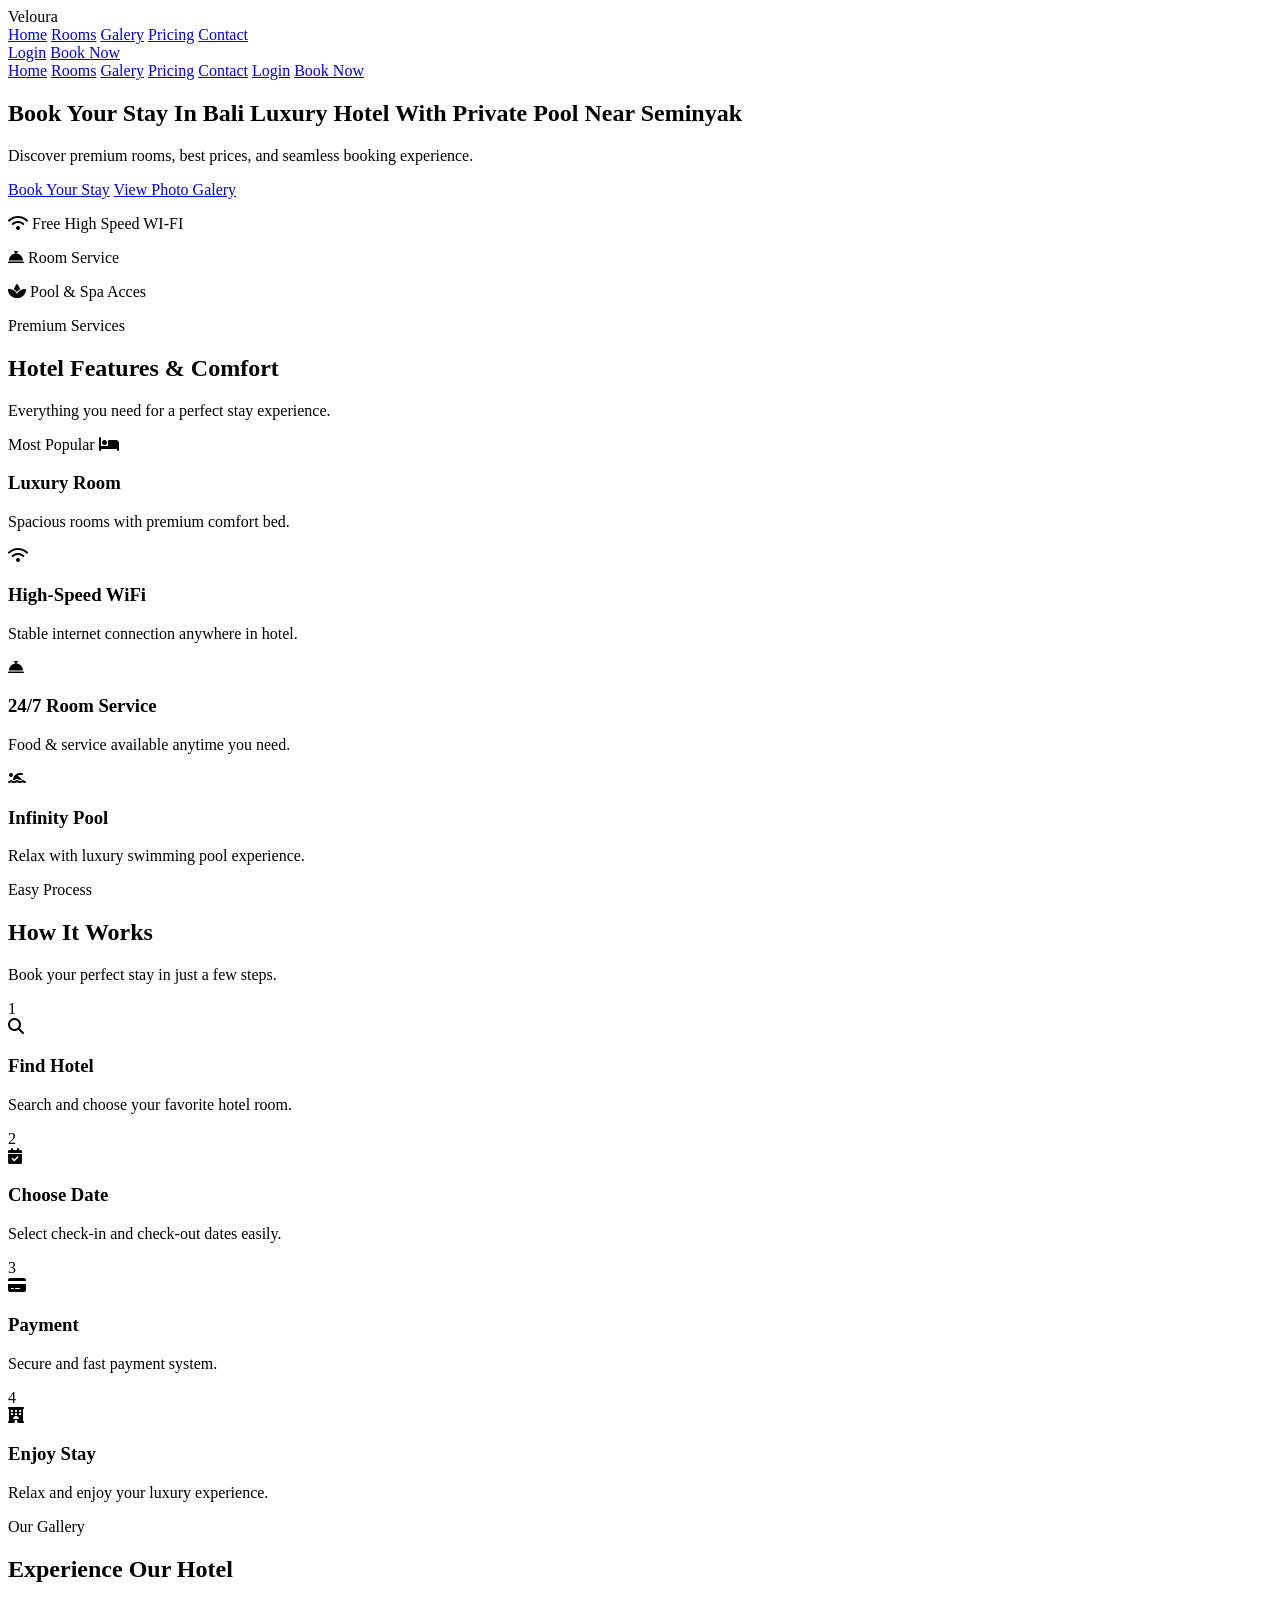
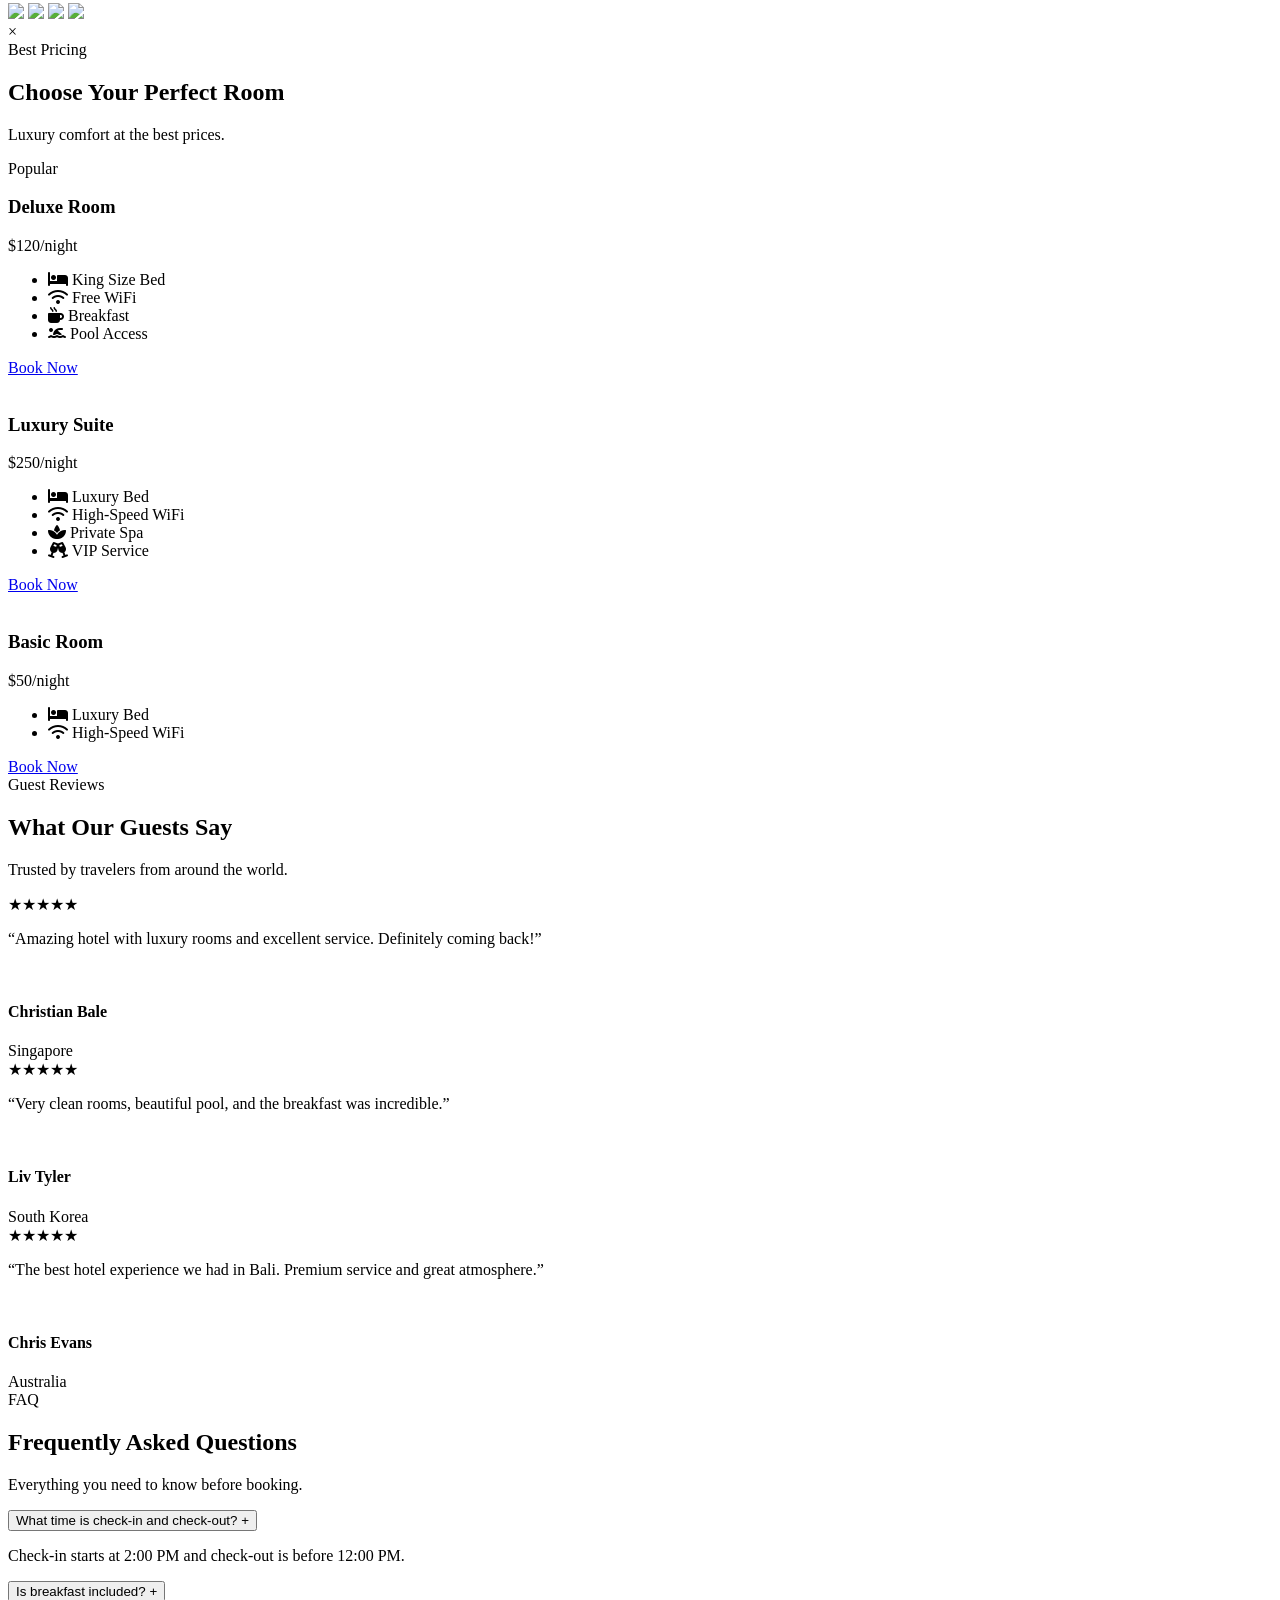
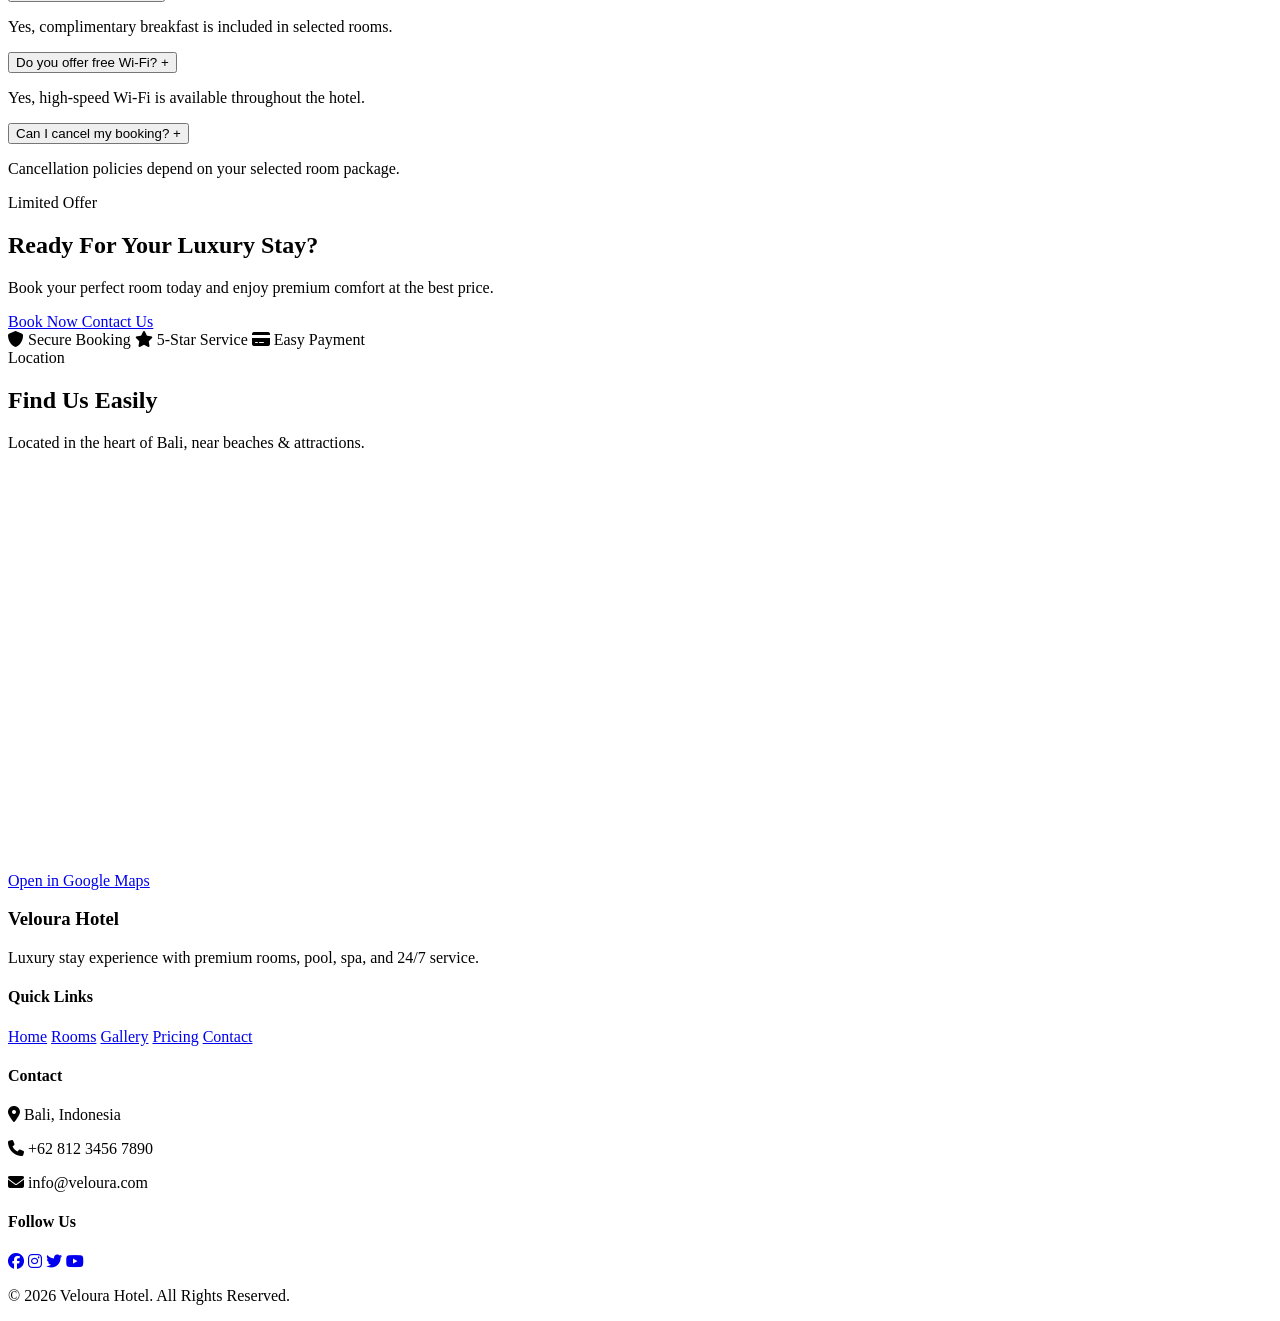
==== booking-website.html @ c8b4ecc3 "Rename CSS and JS files for booking website" ====
<!DOCTYPE html>
<html lang="en">
  <head>
    <meta charset="UTF-8">
    <meta name="viewport" content="width=device-width, initial-scale=1.0">
    <title>Booking Website</title>
    <link rel="stylesheet"
      href="https://fonts.googleapis.com/css2?family=Inter:wght@300;400;500;600;700&display=swap">
      <link rel="stylesheet" href="https://cdnjs.cloudflare.com/ajax/libs/font-awesome/6.5.0/css/all.min.css">
      <link rel="stylesheet" href="/css/booking-website.css">
        </head>
  <body>
    <header>
    <nav>
      <div class="logo">
        <span>Veloura</span>
      </div>
      <div class="hamburger" id="hamburger">
        <span></span>
        <span></span>
        <span></span>
      </div>
      
      <div class="desktop-menu">
        <a href="#home">Home</a>
        <a href="#Pricing">Rooms</a>
        <a href="#galery">Galery</a>
        <a href="#Pricing">Pricing</a>
        <a href="#contact">Contact</a>
      </div>
      
        <div class="right">
          <a class="login" href="#">Login</a>
          <a class="btn-book" href="#">Book Now</a>
          </div>
    </nav>
    </header>
    <div class="overlay"></div>
    <div class="mobile-menu">
      <a href="#home">Home</a>
      <a href="Pricing">Rooms</a>
      <a href="#gallery">Galery</a>
      <a href="#Pricing">Pricing</a>
      <a href="#contact">Contact</a>
      <a  href="#">Login</a>
      <a class="btn-book" href="#">Book Now</a>
    </div>
    
    <main>
      <section id="home" class="hero">
        <div class="con">
        <h2>Book Your Stay In Bali
        Luxury Hotel With Private Pool Near Seminyak</h2>
        <p>Discover premium rooms, best prices, and seamless booking experience.</p>
        
        <div class="buttons">
          <a class="btn-book"href="#">Book Your Stay</a>
          <a class="galerybtn" href="#gallery">View Photo Galery</a>
        </div>
        
        <div class="feature">
          <p><i class="fa-solid fa-wifi"></i> Free High Speed WI-FI</p>
          <p><i class="fa-solid fa-bell-concierge"></i> Room Service</p>
          <p><i class="fa-solid fa-spa"></i> Pool & Spa Acces</p>
        </div>
        </div>
      </section>
      
      <!-- Service -->
      <section class="features">
  <div class="section-header">
    <span class="badge">Premium Services</span>
    <h2>Hotel Features & Comfort</h2>
    <p>Everything you need for a perfect stay experience.</p>
  </div>

  <div class="feature-grid">

    <div class="feature-card reveal">
      <span class="tag">Most Popular</span>
      <i class="fa-solid fa-bed"></i>
      <h3>Luxury Room</h3>
      <p>Spacious rooms with premium comfort bed.</p>
    </div>

    <div class="feature-card reveal">
      <i class="fa-solid fa-wifi"></i>
      <h3>High-Speed WiFi</h3>
      <p>Stable internet connection anywhere in hotel.</p>
    </div>

    <div class="feature-card reveal">
      <i class="fa-solid fa-bell-concierge"></i>
      <h3>24/7 Room Service</h3>
      <p>Food & service available anytime you need.</p>
    </div>

    <div class="feature-card reveal">
      <i class="fa-solid fa-person-swimming"></i>
      <h3>Infinity Pool</h3>
      <p>Relax with luxury swimming pool experience.</p>
    </div>

  </div>
</section>

<!-- How it works -->
<section class="how-it-works">
  <div class="section-header">
    <span class="badge">Easy Process</span>
    <h2>How It Works</h2>
    <p>Book your perfect stay in just a few steps.</p>
  </div>

  <div class="steps">

    <div class="step reveal" style="--i:1">
      <div class="number">1</div>
      <div class="icon"><i class="fa-solid fa-magnifying-glass"></i></div>
      <h3>Find Hotel</h3>
      <p>Search and choose your favorite hotel room.</p>
    </div>

    <div class="step reveal" style="--i:2">
      <div class="number">2</div>
      <div class="icon"><i class="fa-solid fa-calendar-check"></i></div>
      <h3>Choose Date</h3>
      <p>Select check-in and check-out dates easily.</p>
    </div>

    <div class="step reveal" style="--i:3">
      <div class="number">3</div>
      <div class="icon"><i class="fa-solid fa-credit-card"></i></div>
      <h3>Payment</h3>
      <p>Secure and fast payment system.</p>
    </div>

    <div class="step reveal" style="--i:4">
      <div class="number">4</div>
      <div class="icon"><i class="fa-solid fa-hotel"></i></div>
      <h3>Enjoy Stay</h3>
      <p>Relax and enjoy your luxury experience.</p>
    </div>

  </div>
</section>

<!-- Galery -->
<section id="gallery" class="gallery">
  <div class="section-header">
    <span class="badge">Our Gallery</span>
    <h2>Experience Our Hotel</h2>
  </div>
  
<div class="gallery-wrapper">
  <div class="gallery-track">

    <img class="gallery-item" src="../img/gallery1.jpg" loading="lazy">
    <img class="gallery-item" src="../img/gallery2.jpg" loading="lazy">
    <img class="gallery-item" src="../img/gallery3.jpg" loading="lazy">
    <img class="gallery-item" src="../img/gallery4.jpg" loading="lazy">

  </div>
  </div>
</section>

<!-- LIGHTBOX -->
<div class="lightbox" id="lightbox">
  <span class="close">&times;</span>
  <img id="lightbox-img">
</div>

<!-- Pricing -->
<section id="pricing" class="pricing">

  <div class="section-header">
    <span class="badge">Best Pricing</span>
    <h2>Choose Your Perfect Room</h2>
    <p>Luxury comfort at the best prices.</p>
  </div>

  <div class="pricing-grid">

    <!-- Card 1 -->
    <div class="price-card reveal">

      <span class="popular">Popular</span>

      <img src="../img/deluxe.jpg" alt="">

      <div class="price-content">
        <h3>Deluxe Room</h3>

        <div class="price">
          <span>$120</span>/night
        </div>

        <ul>
          <li><i class="fa-solid fa-bed"></i> King Size Bed</li>
          <li><i class="fa-solid fa-wifi"></i> Free WiFi</li>
          <li><i class="fa-solid fa-mug-hot"></i> Breakfast</li>
          <li><i class="fa-solid fa-person-swimming"></i> Pool Access</li>
        </ul>

        <a href="#" class="book-btn">
          Book Now
        </a>
      </div>

    </div>

    <!-- Card 2 -->
    <div class="price-card reveal">

      <img src="../img/luxury.jpg" alt="">

      <div class="price-content">
        <h3>Luxury Suite</h3>

        <div class="price">
          <span>$250</span>/night
        </div>

        <ul>
          <li><i class="fa-solid fa-bed"></i> Luxury Bed</li>
          <li><i class="fa-solid fa-wifi"></i> High-Speed WiFi</li>
          <li><i class="fa-solid fa-spa"></i> Private Spa</li>
          <li><i class="fa-solid fa-champagne-glasses"></i> VIP Service</li>
        </ul>

        <a href="#" class="book-btn">
          Book Now
        </a>
      </div>

    </div>

         <!-- Card 3 -->
    <div class="price-card reveal">

      <img src="../img/basic.jpg" alt="">

      <div class="price-content">
        <h3>Basic Room</h3>

        <div class="price">
          <span>$50</span>/night
        </div>

        <ul>
          <li><i class="fa-solid fa-bed"></i> Luxury Bed</li>
          <li><i class="fa-solid fa-wifi"></i> High-Speed WiFi</li>
           </ul>

        <a href="#" class="book-btn">
          Book Now
        </a>
      </div>
  </div>
</section>

<!-- Testimoni -->
<section id="testimoni" class="testimonial">

  <div class="section-header">
    <span class="badge">
      Guest Reviews
    </span>

    <h2>
      What Our Guests Say
    </h2>

    <p>
      Trusted by travelers from around the world.
    </p>
  </div>

  <div class="testimonial-grid">

    <!-- Card 1 -->
    <div class="testimonial-card reveal">

      <div class="stars">
        ★★★★★
      </div>

      <p class="review">
        “Amazing hotel with luxury rooms and excellent service. Definitely coming back!”
      </p>

      <div class="profile">

        <img src="../img/christianbale.jpg" alt="">

        <div>
          <h4>Christian Bale</h4>
          <span>Singapore</span>
        </div>

      </div>
    </div>

    <!-- Card 2 -->
    <div class="testimonial-card reveal">

      <div class="stars">
        ★★★★★
      </div>

      <p class="review">
        “Very clean rooms, beautiful pool, and the breakfast was incredible.”
      </p>

      <div class="profile">

        <img src="../img/livtyler.jpg" alt="">

        <div>
          <h4>Liv Tyler</h4>
          <span>South Korea</span>
        </div>

      </div>
    </div>

    <!-- Card 3 -->
    <div class="testimonial-card reveal">

      <div class="stars">
        ★★★★★
      </div>

      <p class="review">
        “The best hotel experience we had in Bali. Premium service and great atmosphere.”
      </p>

      <div class="profile">

        <img src="../img/chrisevans.jpg" alt="">

        <div>
          <h4>Chris Evans</h4>
          <span>Australia</span>
        </div>

      </div>
    </div>

  </div>
</section>

<!-- faq -->
<section id="faq" class="faq">

  <div class="section-header">
    <span class="badge">
      FAQ
    </span>

    <h2>
      Frequently Asked Questions
    </h2>

    <p>
      Everything you need to know before booking.
    </p>
  </div>

  <div class="faq-container">

    <div class="faq-item">
      <button class="faq-question">
        What time is check-in and check-out?
        <span>+</span>
      </button>

      <div class="faq-answer">
        <p>
          Check-in starts at 2:00 PM and check-out is before 12:00 PM.
        </p>
      </div>
    </div>

    <div class="faq-item">
      <button class="faq-question">
        Is breakfast included?
        <span>+</span>
      </button>

      <div class="faq-answer">
        <p>
          Yes, complimentary breakfast is included in selected rooms.
        </p>
      </div>
    </div>

    <div class="faq-item">
      <button class="faq-question">
        Do you offer free Wi-Fi?
        <span>+</span>
      </button>

      <div class="faq-answer">
        <p>
          Yes, high-speed Wi-Fi is available throughout the hotel.
        </p>
      </div>
    </div>

    <div class="faq-item">
      <button class="faq-question">
        Can I cancel my booking?
        <span>+</span>
      </button>

      <div class="faq-answer">
        <p>
          Cancellation policies depend on your selected room package.
        </p>
      </div>
    </div>

  </div>
</section>

<!-- final cta -->
<section class="final-cta">

  <div class="cta-overlay">

    <span class="badge">
      Limited Offer
    </span>

    <h2>
      Ready For Your Luxury Stay?
    </h2>

    <p>
      Book your perfect room today and enjoy premium comfort at the best price.
    </p>

    <div class="cta-buttons">
      <a href="#" class="cta-book">
        Book Now
      </a>

      <a href="#" class="cta-contact">
        Contact Us
      </a>
    </div>

    <div class="trust">
      <span>
        <i class="fa-solid fa-shield"></i>
        Secure Booking
      </span>

      <span>
        <i class="fa-solid fa-star"></i>
        5-Star Service
      </span>

      <span>
        <i class="fa-solid fa-credit-card"></i>
        Easy Payment
      </span>
    </div>

  </div>
</section>

<!-- maps -->
<section class="map-section">

  <div class="section-header">
    <span class="badge">Location</span>
    <h2>Find Us Easily</h2>
    <p>Located in the heart of Bali, near beaches & attractions.</p>
  </div>

  <div class="map-container">

    <iframe
      src="https://www.google.com/maps/embed?pb=!1m18!1m12!1m3!1d15776.066040046111!2d115.14598594058883!3d-8.689979111734857!2m3!1f0!2f0!3f0!3m2!1i1024!2i768!4f13.1!3m3!1m2!1s0x2dd2471c804bfd05%3A0xdcc2b5ae63dc9082!2sPantai%20Seminyak!5e0!3m2!1sid!2sin!4v1781072437295!5m2!1sid!2sin"
      width="100%"
      height="400"
      style="border:0;"
      allowfullscreen=""
      loading="lazy"
      referrerpolicy="no-referrer-when-downgrade">
    </iframe>
    
    <div class="map-button">
  <a href="https://maps.app.goo.gl/dVLywuNhf7aDqcGe6"
     target="_blank"
     class="open-map-btn">
    Open in Google Maps
  </a>
</div>

  </div>

</section>
<!-- Footer -->
<footer class="footer">

  <div class="footer-container">

    <!-- Brand -->
    <div class="footer-box">
      <h3>Veloura Hotel</h3>
      <p>
        Luxury stay experience with premium rooms, pool, spa, and 24/7 service.
      </p>
    </div>

    <!-- Links -->
    <div class="footer-box">
      <h4>Quick Links</h4>
      <a href="#home">Home</a>
      <a href="#Pricing">Rooms</a>
      <a href="#gallery">Gallery</a>
      <a href="#Pricing">Pricing</a>
      <a href="#contact">Contact</a>
    </div>

    <!-- Contact -->
    <div id="contact" class="footer-box">
      <h4>Contact</h4>
      <p><i class="fa-solid fa-location-dot"></i> Bali, Indonesia</p>
      <p><i class="fa-solid fa-phone"></i> +62 812 3456 7890</p>
      <p><i class="fa-solid fa-envelope"></i> info@veloura.com</p>
    </div>

    <!-- Social -->
    <div class="footer-box">
      <h4>Follow Us</h4>

      <div class="social">
        <a href="#"><i class="fa-brands fa-facebook"></i></a>
        <a href="#"><i class="fa-brands fa-instagram"></i></a>
        <a href="#"><i class="fa-brands fa-twitter"></i></a>
        <a href="#"><i class="fa-brands fa-youtube"></i></a>
      </div>

    </div>

  </div>

  <div class="footer-bottom">
    <p>© 2026 Veloura Hotel. All Rights Reserved.</p>
  </div>

</footer>
    </main>
    <script src="js/booking-website.js"></script>
    </body>
    </html>
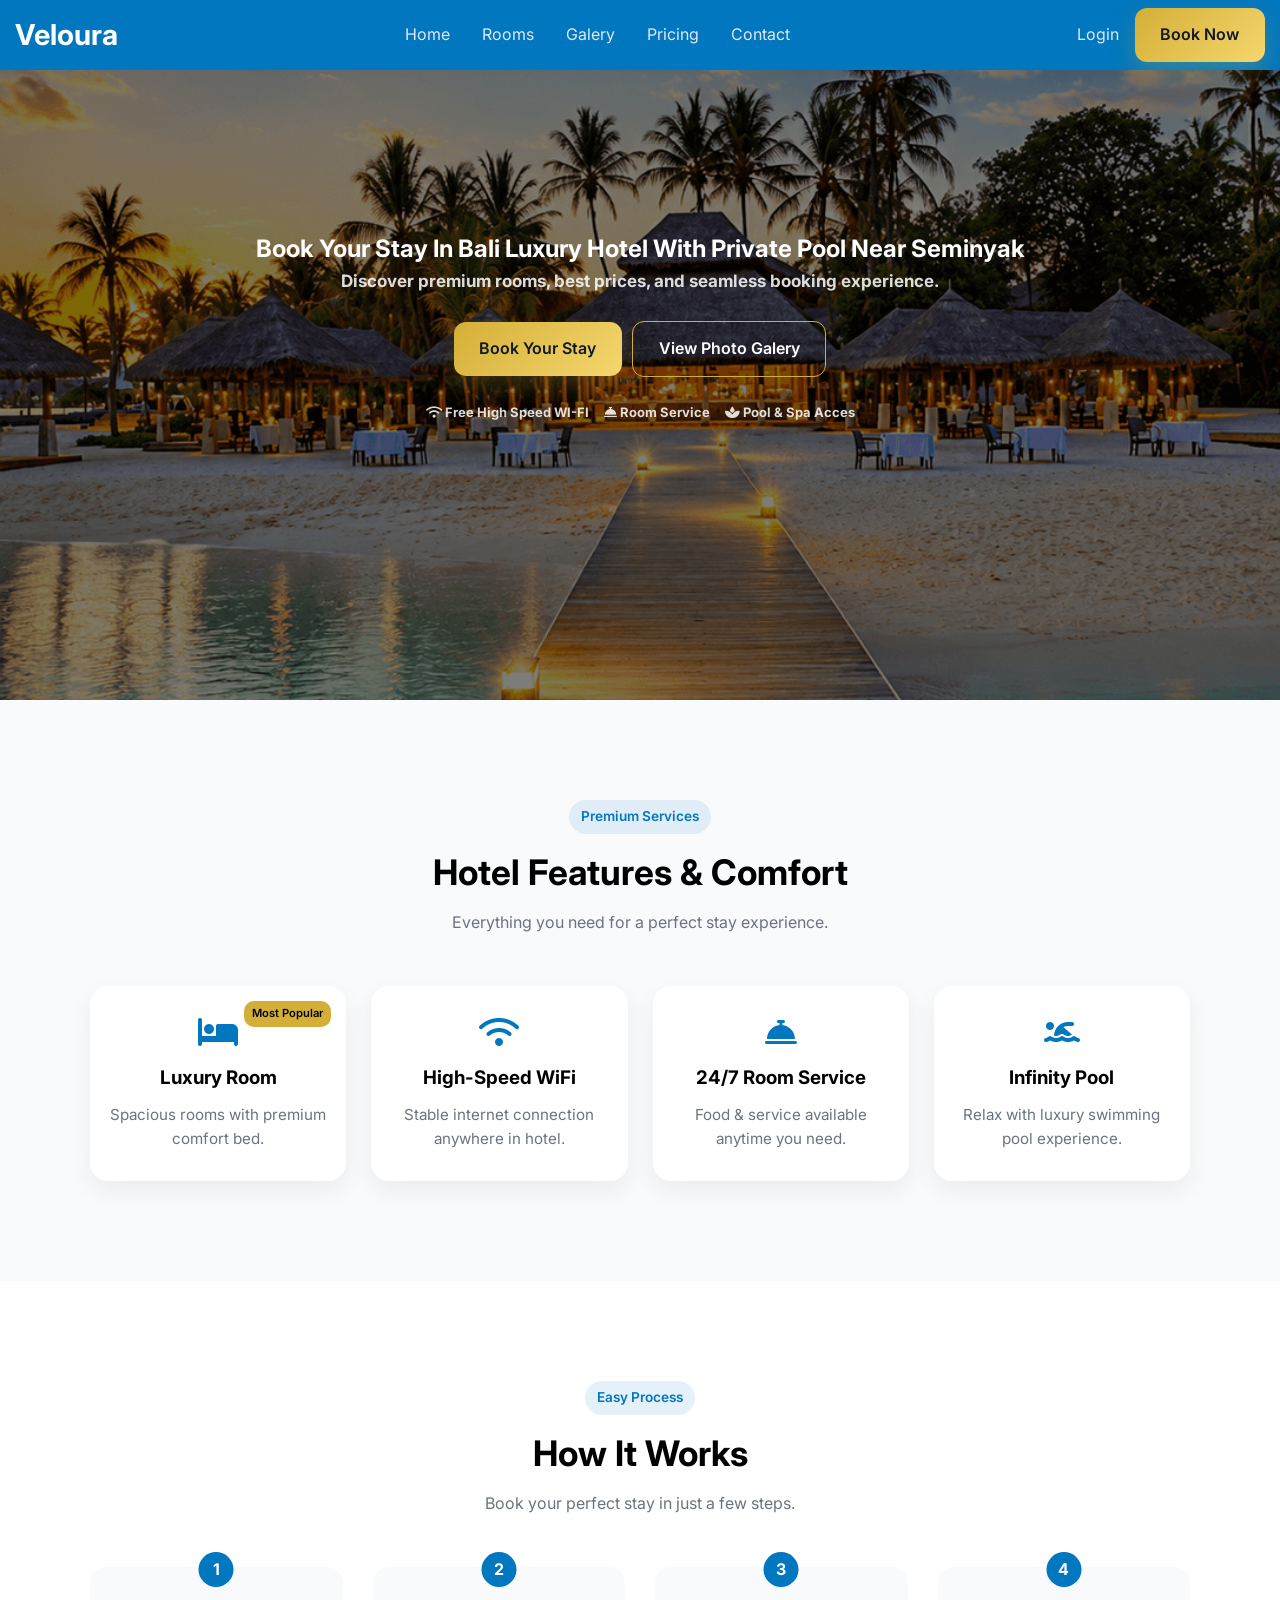
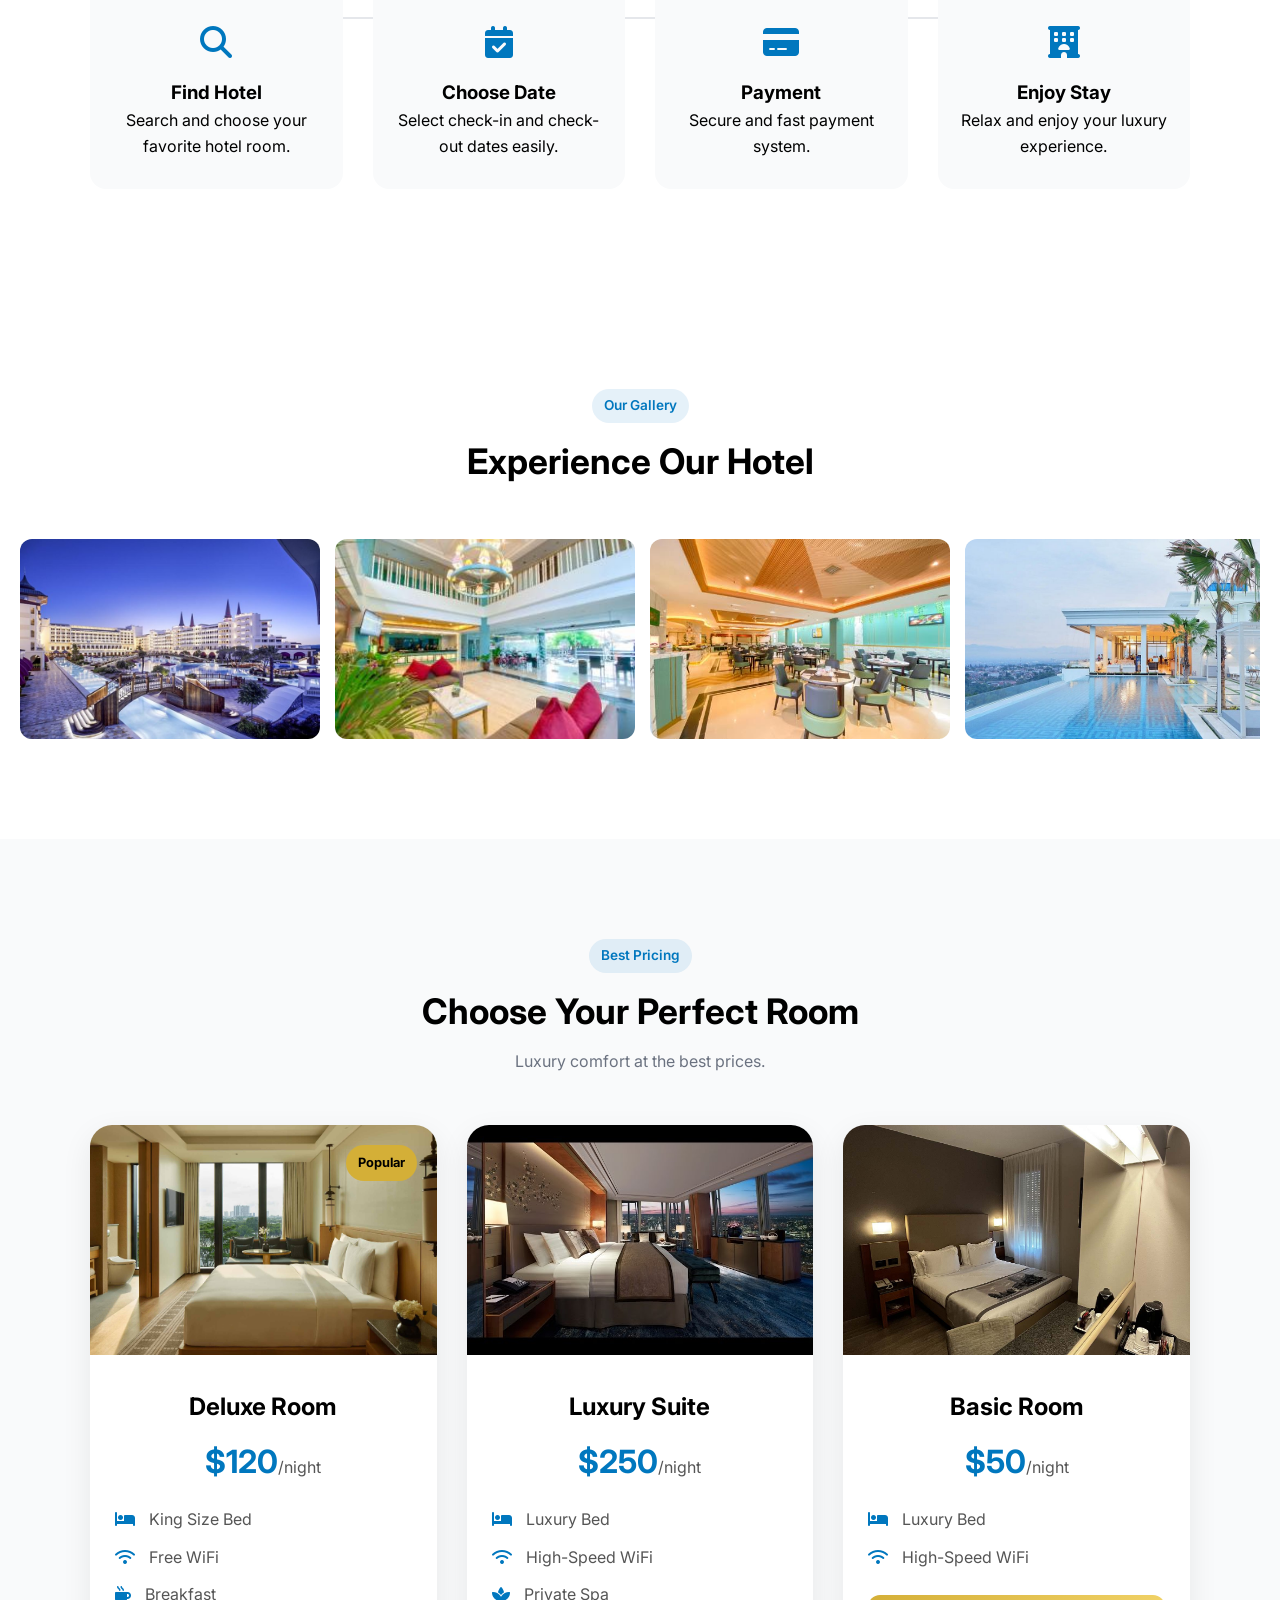
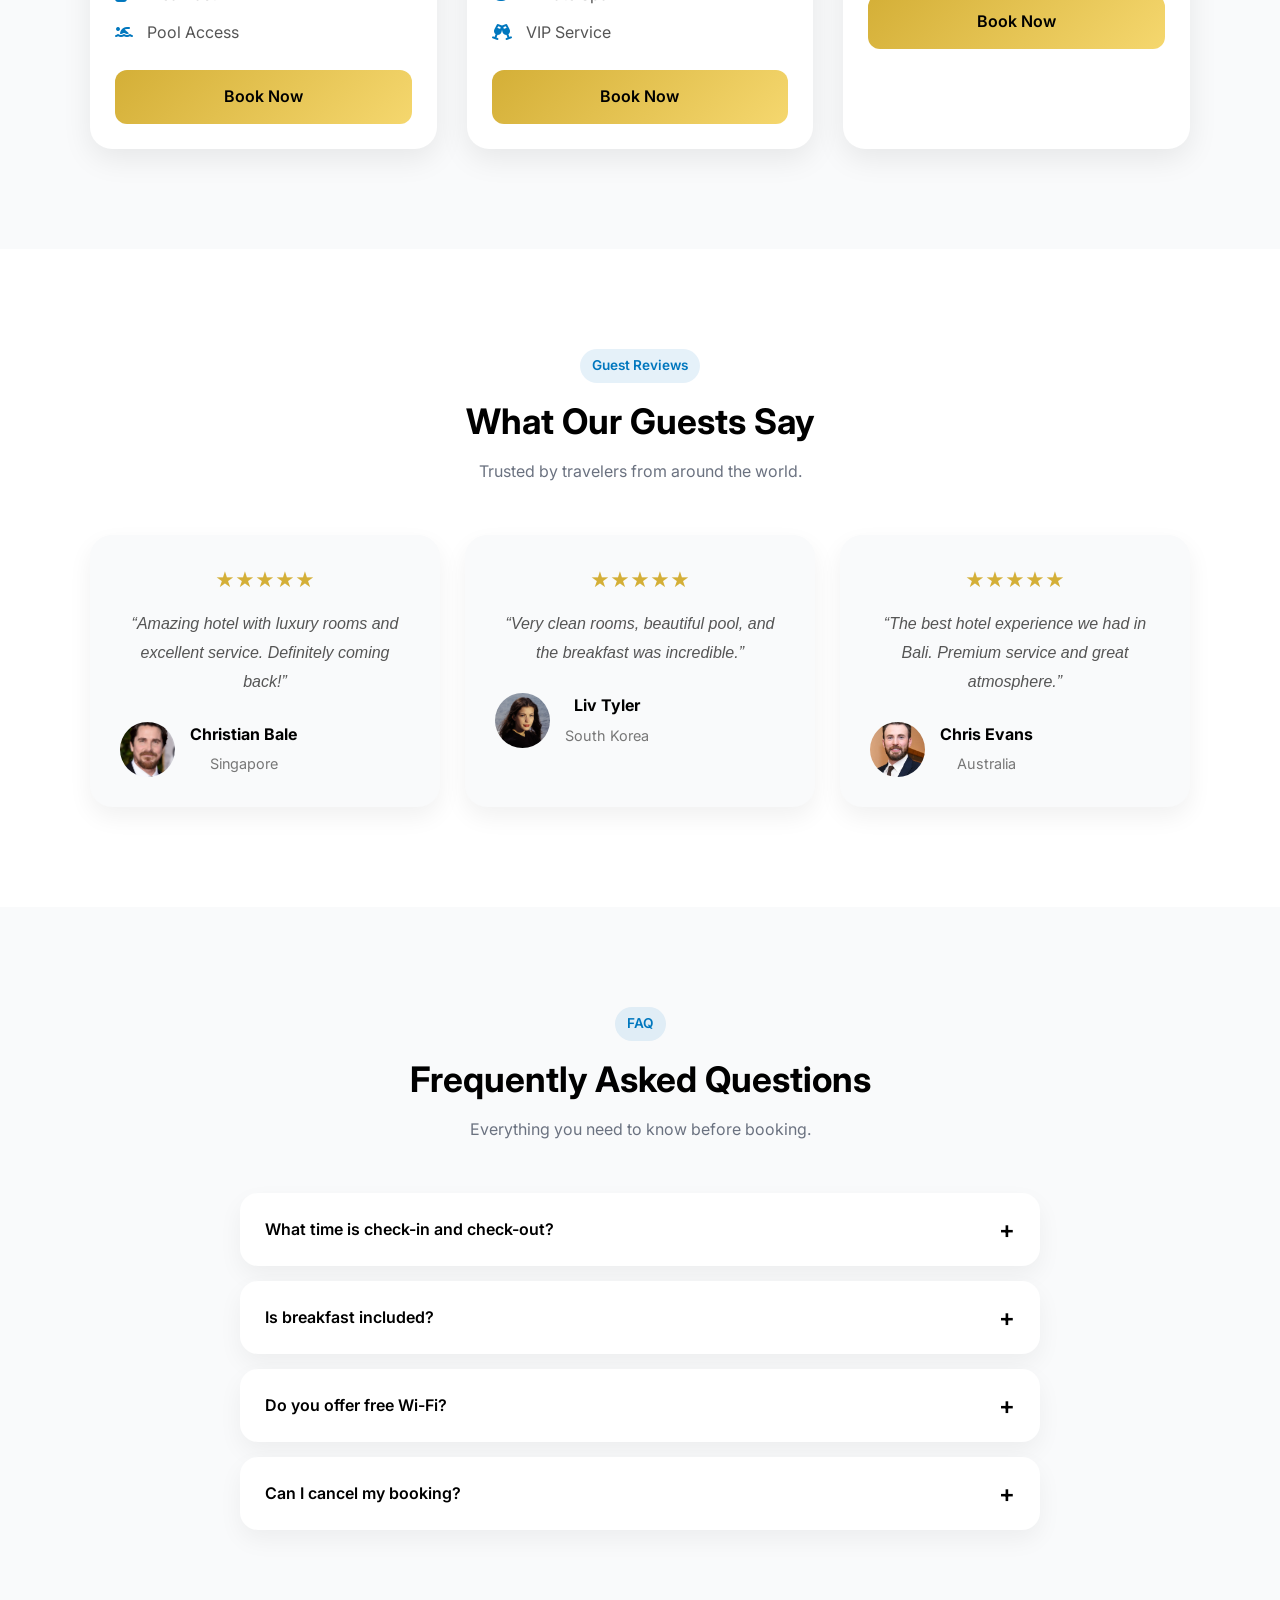
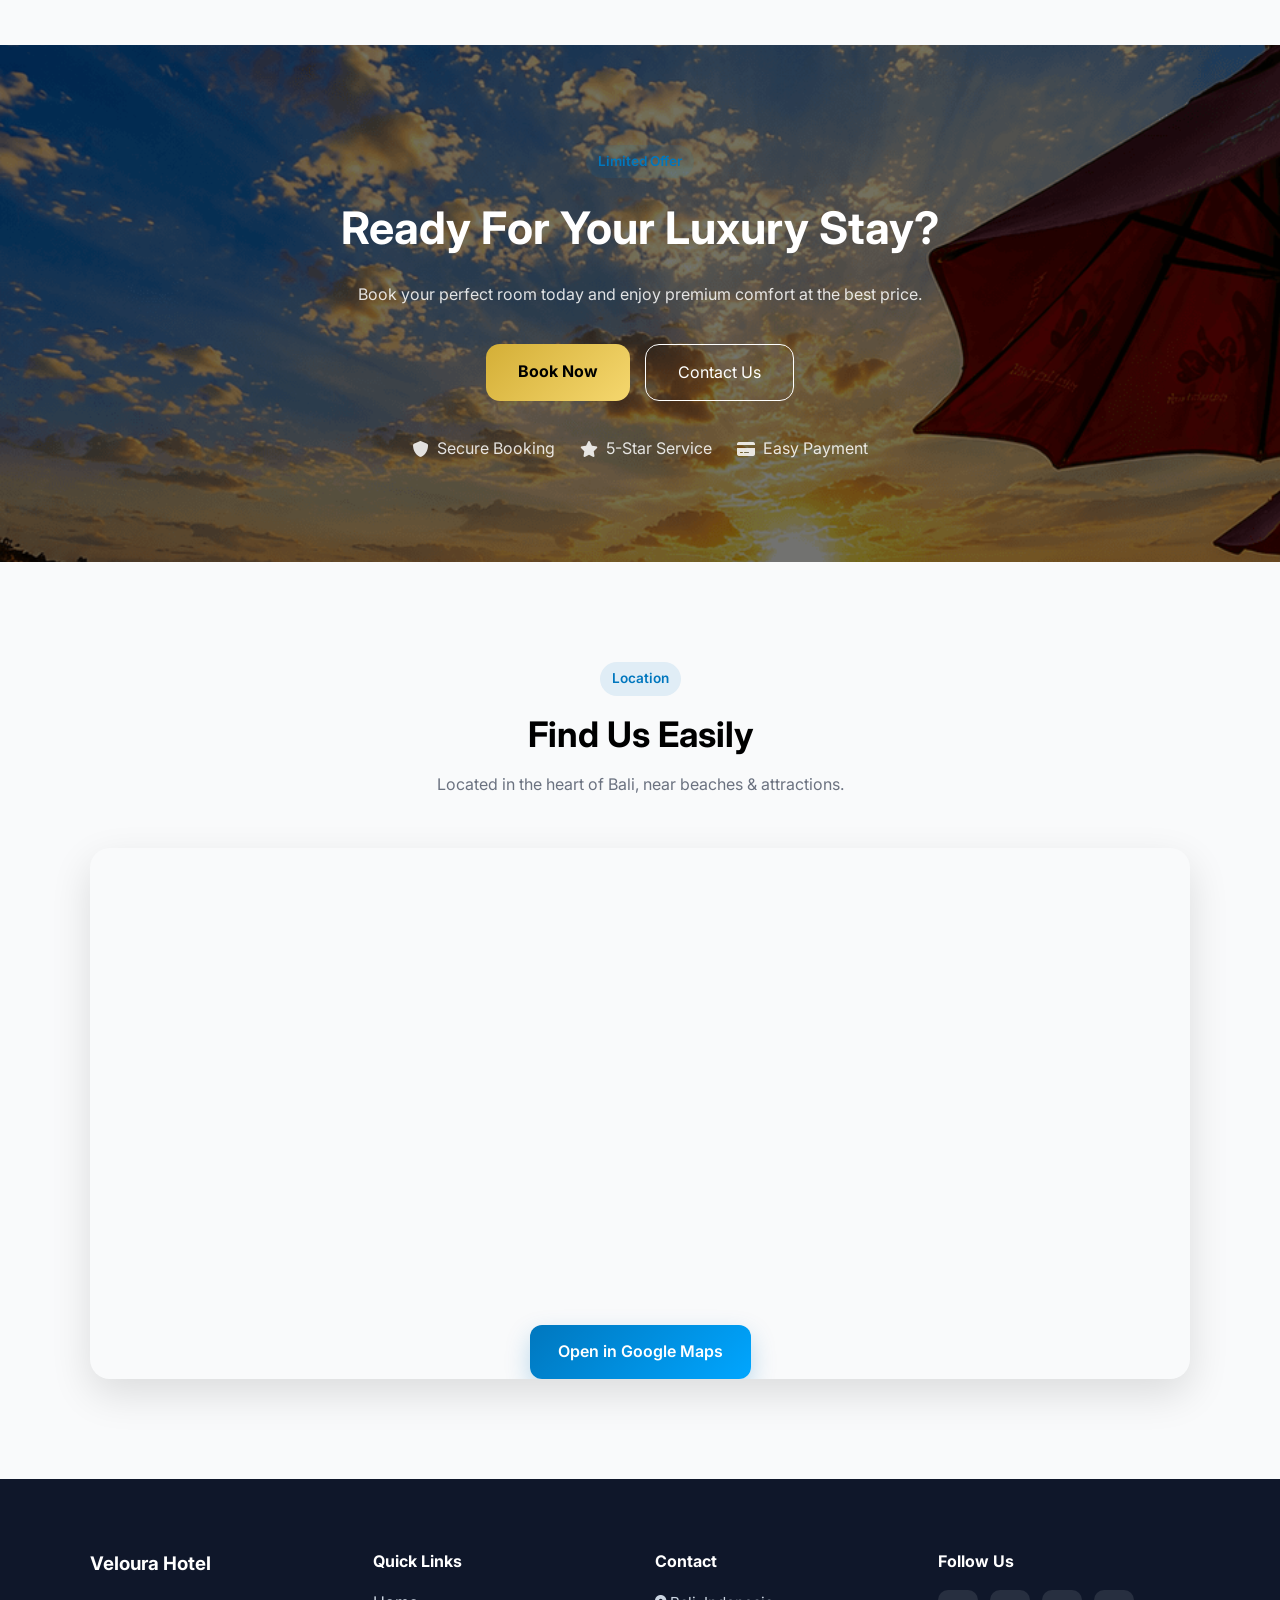
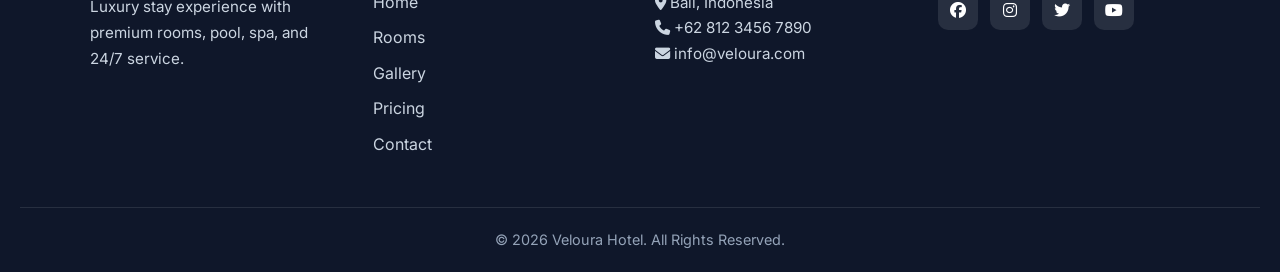
==== commit 81fd978c: "Fix CSS link path in booking-website.html" ====
--- a/booking-website.html
+++ b/booking-website.html
@@ -7,7 +7,7 @@
     <link rel="stylesheet"
       href="https://fonts.googleapis.com/css2?family=Inter:wght@300;400;500;600;700&display=swap">
       <link rel="stylesheet" href="https://cdnjs.cloudflare.com/ajax/libs/font-awesome/6.5.0/css/all.min.css">
-      <link rel="stylesheet" href="/css/booking-website.css">
+      <link rel="stylesheet" href="css/booking-website.css">
         </head>
   <body>
     <header>
@@ -555,6 +555,6 @@
 
 </footer>
     </main>
-    <script src="js/booking-website.js"></script>
+    <script src="Js/booking-website.js"></script>
     </body>
     </html>
--- a/css/booking-website.css
+++ b/css/booking-website.css
@@ -0,0 +1,933 @@
+html {
+       scroll-behavior: smooth;
+     } 
+      * {
+        margin: 0;
+        padding: 0;
+        box-sizing: border-box;
+        font-family: 'Inter', Sans-Serif;
+      }
+      body {
+      background: white;
+      color: black;
+      line-height: 1.6;
+      }
+     
+      /* navbar */
+      nav {
+        display: flex;
+        justify-content: space-between;
+        align-items: center;
+        background: #0077be;
+        height: 70px;
+        width: 100%;
+        padding: 10px 15px;
+        
+        position: fixed;
+        top: 0;
+        left: 0;
+        right: 0;
+        
+        z-index: 1000;
+        box-sizing: border-box;
+        transition: 0.3s ease;
+        gap: 5px;
+      }
+      nav.hide {
+        transform: translateY(-100%);
+        top: -80px;
+      }
+      .logo {
+        font-size: 1.8rem;
+        font-weight: 700;
+        color: white;
+      }
+      .hamburger {
+        width: 40px;
+        cursor: pointer;
+      }
+      .hamburger span {
+        display: block;
+        height: 4px;
+        background: white;
+        margin: 7px 0;
+        transition: 0.3s;
+      }
+    .hamburger.active span:nth-child(1) {
+        transform: rotate(45deg) translate(7px, 7px);
+       color: white; 
+      }
+      .hamburger.active span:nth-child(2){
+        opacity: 0;
+        color: white;
+      }
+      .hamburger.active span:nth-child(3){
+        transform: rotate(-45deg)
+        translate(7px, -7px);
+        color:white;
+      }
+      .desktop-menu {
+        display: none;
+        gap: 2rem;
+      }
+      .desktop-menu a {
+        position: relative;
+        text-decoration: none;
+        color: #e2e8f0;
+        font-size: 1rem;
+        transition: .3s;
+      }
+      .desktop-menu a:hover {
+        color: #fff;
+      }
+      .desktop-menu a::after {
+        content: '';
+        position: absolute;
+        left:0;
+        bottom: -6px;
+        width: 0%;
+        height: 2px;
+        background: #d4af37;
+        transition: .3s;
+      }
+      .desktop-menu a:hover::after {
+        width: 100%;
+      }
+      .right {
+        display: none;
+        align-items: center;
+        gap: 1rem;
+      }
+      .login {
+        color: #e2e8f0;
+        text-decoration: none;
+        transition: .3s;
+      }
+      .login:hover {
+        color: white;
+      }
+      .btn-book {
+        text-decoration: none;
+        background: linear-gradient(
+        135deg,
+        #d4af37,
+        #f5d76e);
+        
+        color: #111827;
+        padding: .9rem 1.6rem;
+        border-radius: 12px;
+        font-weight: 600;
+        
+        transition: .3s ease;
+        box-shadow: 0 10px 25px rgba(212,175,55,.25);
+      }
+      .btn-book:hover {
+        transform: translateY(-2px);
+        box-shadow: 0 14px 35px rgba(212,175,55,.4);
+      }
+      .mobile-menu {
+        display: flex;
+        flex-direction: column;
+        position: fixed;
+        margin-top: 70px;
+        width: 80%;
+        max-width: 320px;
+        height: 100%;
+        background: white;
+        transition: 0.3s ease;
+        padding: 0px 20px;
+        opacity:1;
+        top:0;
+        right: -100%;
+        z-index: 99;
+        -webkit-overflow-scrolling: touch;
+      }
+      .mobile-menu.active {
+        right:0;
+      }
+      .mobile-menu a {
+        margin-top: 20px;
+        text-decoration: none;
+        color:#333;
+        padding: 12px 0px;
+        font-size: 18px;
+        text-align: center;
+        border: 1px solid #dcdcdc;
+      }
+      .overlay {
+        position: fixed;
+        inset:0;
+        background:rgba(255,255,255,0.1);
+    backdrop-filter: blur(5px);
+    -webkit-backdrop-filter: blur(5px);
+    
+       opacity: 0;
+       visibility: hidden;
+       transition: .3s;
+       z-index: 98;
+      }
+      .overlay.active {
+        opacity: 1;
+        visibility: visible;
+      }
+      .no-scroll {
+        overflow: hidden;
+      }
+      
+      /* Hero */
+      .hero {
+        min-height: 700px;
+        width: 100%;
+        background: 
+        url('../img/hero.png');
+        
+        background-size: cover;
+        background-position: center;
+        background-repeat: no-repeat;
+        
+        display: flex;
+        align-items: center;
+        
+      }
+      .con {
+        text-align: center;
+        width: 100%;
+        min-height: 700px;
+        padding: 230px 40px 100px;
+        color: white;
+        font-weight: bold;
+        background: rgba(0,0,0,0.5);
+      }
+      .con p {
+        text-align: center;
+        font-size: 17px;
+        color: rgba(255,255,255,0.85);
+        line-height: 1.6;
+      }
+      .buttons {
+        display: flex;
+        align-items: center;
+        justify-content: center;
+        margin-top: 25px;
+        gap:10px;
+      }
+      .galerybtn {
+        border: 1px solid #d4af37;
+        padding: .9rem 1.6rem;
+        border-radius: 12px;
+        font-weight: 600;
+        text-decoration: none;
+        color: white;
+      }
+      .feature {
+        margin-top: 25px;
+        display: flex;
+        align-items: center;
+        justify-content: center;
+        gap: 15px;
+      }
+      .feature p {
+        font-size: 13px;
+      }
+      
+      /* Features */
+      .features {
+  padding: 100px 20px;
+  background: #f9fafb;
+  text-align: center;
+}
+
+.section-header {
+  max-width: 700px;
+  margin: auto;
+  margin-bottom: 50px;
+}
+
+.section-header h2 {
+  font-size: 2.2rem;
+  margin: 10px 0;
+}
+
+.section-header p {
+  color: #6b7280;
+}
+
+.badge {
+  display: inline-block;
+  padding: 6px 12px;
+  background: rgba(0,119,190,0.1);
+  color: #0077be;
+  border-radius: 20px;
+  font-size: 0.85rem;
+  font-weight: 600;
+}
+
+.feature-grid {
+  display: grid;
+  grid-template-columns: repeat(auto-fit, minmax(230px, 1fr));
+  gap: 25px;
+  max-width: 1100px;
+  margin: auto;
+}
+
+.feature-card {
+  background: white;
+  padding: 30px 20px;
+  border-radius: 18px;
+  box-shadow: 0 10px 25px rgba(0,0,0,0.06);
+  transition: 0.4s ease;
+  position: relative;
+  opacity: 0;
+  transform: translateY(40px);
+}
+
+.feature-card i {
+  font-size: 2rem;
+  color: #0077be;
+  margin-bottom: 15px;
+}
+
+.feature-card h3 {
+  margin-bottom: 10px;
+}
+
+.feature-card p {
+  color: #6b7280;
+  font-size: 0.95rem;
+}
+
+.feature-card:hover {
+  transform: translateY(-8px);
+  box-shadow: 0 20px 40px rgba(0,0,0,0.12);
+}
+
+/* badge kecil di card */
+.tag {
+  position: absolute;
+  top: 15px;
+  right: 15px;
+  background: #d4af37;
+  color: black;
+  font-size: 0.7rem;
+  padding: 4px 8px;
+  border-radius: 10px;
+  font-weight: 600;
+}
+
+/* How it works */
+.how-it-works {
+  padding: 100px 20px;
+  text-align: center;
+  background: #fff;
+}
+
+.steps {
+  display: grid;
+  grid-template-columns: repeat(auto-fit, minmax(220px, 1fr));
+  gap: 30px;
+  max-width: 1100px;
+  margin: auto;
+  position: relative;
+}
+
+/* GARIS CONNECTING */
+.steps::before {
+  content: "";
+  position: absolute;
+  top: 50px;
+  left: 10%;
+  right: 10%;
+  height: 2px;
+  background: #e5e7eb;
+  z-index: 0;
+}
+
+.step {
+  background: #f9fafb;
+  padding: 30px 20px;
+  border-radius: 16px;
+  position: relative;
+  z-index: 1;
+
+  opacity: 0;
+  transform: translateY(40px);
+  transition: 0.6s ease;
+}
+
+/* NUMBER CIRCLE */
+.number {
+  width: 35px;
+  height: 35px;
+  background: #0077be;
+  color: white;
+  border-radius: 50%;
+  display: flex;
+  align-items: center;
+  justify-content: center;
+  font-weight: bold;
+
+  position: absolute;
+  top: -15px;
+  left: 50%;
+  transform: translateX(-50%);
+}
+
+.icon {
+  font-size: 2rem;
+  color: #0077be;
+  margin-top: 20px;
+  margin-bottom: 10px;
+}
+
+/* gallery */
+.gallery {
+  text-align: center;
+  padding: 100px 20px;
+}
+.gallery .section-header {
+ max-width: 700px; 
+ margin: 0 auto 50px;
+ text-align: center;
+}
+.gallery-wrapper {
+  overflow: hidden;
+}
+
+.gallery-track {
+  display: flex;
+  gap: 15px;
+  transition: transform 0.5s ease;
+}
+
+.gallery-item {
+  flex: 0 0 300px;
+}
+
+.gallery-item {
+  width: 100%;
+  height: 200px;
+  object-fit: cover;
+  border-radius: 12px;
+  cursor: pointer;
+  transition: 0.3s;
+}
+
+.gallery-item:hover {
+  transform: scale(1.05);
+}
+
+/* LIGHTBOX */
+.lightbox {
+  position: fixed;
+  inset: 0;
+  background: rgba(0,0,0,0.85);
+  display: none;
+  justify-content: center;
+  align-items: center;
+  z-index: 999;
+}
+
+.lightbox img {
+  max-width: 90%;
+  max-height: 80%;
+  border-radius: 10px;
+}
+
+.lightbox .close {
+  position: absolute;
+  top: 20px;
+  right: 30px;
+  font-size: 35px;
+  color: white;
+  cursor: pointer;
+}
+
+/* Pricing */
+.pricing {
+  padding: 100px 20px;
+  background: #f9fafb;
+  text-align: center;
+}
+
+.pricing-grid {
+  display: grid;
+  grid-template-columns:
+  repeat(auto-fit, minmax(300px,1fr));
+  gap: 30px;
+  max-width: 1100px;
+  margin: auto;
+}
+
+.price-card {
+  background: white;
+  border-radius: 22px;
+  overflow: hidden;
+  box-shadow:
+  0 10px 30px rgba(0,0,0,.08);
+
+  transition: .4s ease;
+  position: relative;
+}
+
+.price-card:hover {
+  transform: translateY(-8px);
+  box-shadow:
+  0 20px 45px rgba(0,0,0,.12);
+}
+
+.price-card img {
+  width: 100%;
+  height: 230px;
+  object-fit: cover;
+}
+
+.price-content {
+  padding: 25px;
+}
+
+.price-content h3 {
+  font-size: 1.5rem;
+  margin-bottom: 10px;
+}
+
+.price {
+  margin-bottom: 20px;
+  color: #555;
+}
+
+.price span {
+  font-size: 2rem;
+  font-weight: bold;
+  color: #0077be;
+}
+
+.price-content ul {
+  list-style: none;
+  text-align: left;
+  margin-bottom: 25px;
+}
+
+.price-content li {
+  margin: 12px 0;
+  color: #555;
+}
+
+.price-content i {
+  color: #0077be;
+  margin-right: 10px;
+}
+
+.book-btn {
+  display: block;
+  text-decoration: none;
+  background:
+  linear-gradient(
+  135deg,
+  #d4af37,
+  #f5d76e
+  );
+
+  color: black;
+  padding: 14px;
+  border-radius: 12px;
+  font-weight: 600;
+  transition: .3s;
+}
+
+.book-btn:hover {
+  transform: translateY(-2px);
+}
+
+.popular {
+  position: absolute;
+  top: 20px;
+  right: 20px;
+
+  background: #d4af37;
+  color: black;
+
+  padding: 8px 12px;
+  border-radius: 30px;
+  font-size: .8rem;
+  font-weight: bold;
+}
+
+/* testimoni */
+.testimonial {
+  padding: 100px 20px;
+  background: #fff;
+  text-align: center;
+}
+
+.testimonial-grid {
+  display: grid;
+  grid-template-columns:
+  repeat(auto-fit, minmax(300px,1fr));
+
+  gap: 25px;
+  max-width: 1100px;
+  margin: auto;
+}
+
+.testimonial-card {
+  background: #f9fafb;
+  padding: 30px;
+  border-radius: 22px;
+
+  transition: .4s ease;
+
+  box-shadow:
+  0 10px 25px rgba(0,0,0,.06);
+}
+
+.testimonial-card:hover {
+  transform: translateY(-8px);
+
+  box-shadow:
+  0 20px 40px rgba(0,0,0,.1);
+}
+
+.stars {
+  color: #d4af37;
+  font-size: 1.2rem;
+  margin-bottom: 15px;
+}
+
+.review {
+  color: #555;
+  line-height: 1.8;
+  margin-bottom: 25px;
+  font-style: italic;
+}
+
+.profile {
+  display: flex;
+  align-items: center;
+  gap: 15px;
+}
+
+.profile img {
+  width: 55px;
+  height: 55px;
+  border-radius: 50%;
+  object-fit: cover;
+}
+
+.profile h4 {
+  margin-bottom: 4px;
+}
+
+.profile span {
+  color: #777;
+  font-size: .9rem;
+}
+
+/* faq */
+.faq {
+  padding: 100px 20px;
+  background: #f9fafb;
+}
+
+.faq .section-header {
+  text-align: center;
+}
+.faq-container {
+  max-width: 800px;
+  margin: auto;
+}
+
+.faq-item {
+  background: white;
+  border-radius: 18px;
+  margin-bottom: 15px;
+  overflow: hidden;
+
+  box-shadow:
+  0 10px 25px rgba(0,0,0,.05);
+}
+
+.faq-question {
+  width: 100%;
+  background: none;
+  border: none;
+  outline: none;
+
+  padding: 22px 25px;
+  cursor: pointer;
+
+  display: flex;
+  justify-content: space-between;
+  align-items: center;
+
+  font-size: 1rem;
+  font-weight: 600;
+}
+
+.faq-question span {
+  font-size: 1.5rem;
+  transition: .3s;
+}
+
+.faq-answer {
+  max-height: 0;
+  overflow: hidden;
+
+  transition:
+  max-height .4s ease,
+  padding .3s ease;
+
+  padding: 0 25px;
+}
+
+.faq-answer p {
+  color: #666;
+  line-height: 1.8;
+  padding-bottom: 20px;
+}
+
+/* ACTIVE */
+.faq-item.active .faq-answer {
+  max-height: 200px;
+}
+
+.faq-item.active .faq-question span {
+  transform: rotate(45deg);
+}
+
+/* Final cta */
+.final-cta {
+  padding: 100px 20px;
+
+  background:
+  linear-gradient(
+  rgba(0,0,0,.55),
+  rgba(0,0,0,.55)
+  ),
+  url("../img/cta.png");
+
+  background-size: cover;
+  background-position: center;
+
+  text-align: center;
+}
+
+.cta-overlay {
+  max-width: 750px;
+  margin: auto;
+  color: white;
+}
+
+.final-cta h2 {
+  font-size: 2.8rem;
+  margin: 15px 0;
+}
+
+.final-cta p {
+  color: rgba(255,255,255,.85);
+  line-height: 1.8;
+  margin-bottom: 35px;
+}
+
+/* BUTTONS */
+.cta-buttons {
+  display: flex;
+  justify-content: center;
+  gap: 15px;
+  flex-wrap: wrap;
+}
+
+.cta-book {
+  background:
+  linear-gradient(
+  135deg,
+  #d4af37,
+  #f5d76e
+  );
+
+  color: black;
+  text-decoration: none;
+
+  padding: 15px 32px;
+  border-radius: 14px;
+  font-weight: bold;
+
+  transition: .3s;
+}
+
+.cta-book:hover {
+  transform: translateY(-4px);
+
+  box-shadow:
+  0 15px 35px
+  rgba(212,175,55,.35);
+}
+
+.cta-contact {
+  border: 1px solid white;
+  color: white;
+  text-decoration: none;
+
+  padding: 15px 32px;
+  border-radius: 14px;
+
+  transition: .3s;
+}
+
+.cta-contact:hover {
+  background: white;
+  color: black;
+}
+
+/* TRUST */
+.trust {
+  margin-top: 35px;
+
+  display: flex;
+  justify-content: center;
+  flex-wrap: wrap;
+  gap: 25px;
+
+  color:
+  rgba(255,255,255,.85);
+}
+
+.trust span {
+  display: flex;
+  align-items: center;
+  gap: 8px;
+}
+
+/* maps */
+.map-section {
+  padding: 100px 20px;
+  background: #f9fafb;
+  text-align: center;
+}
+
+.map-container {
+  max-width: 1100px;
+  margin: auto;
+  border-radius: 20px;
+  overflow: hidden;
+
+  box-shadow:
+  0 15px 40px rgba(0,0,0,.12);
+}
+
+.map-container iframe {
+  width: 100%;
+  height: 450px;
+  border: 0;
+}
+.map-button {
+  margin-top: 20px;
+  text-align: center;
+}
+
+.open-map-btn {
+  display: inline-block;
+  padding: 14px 28px;
+  background: linear-gradient(135deg, #0077be, #00a6ff);
+  color: white;
+  text-decoration: none;
+  font-weight: 600;
+  border-radius: 12px;
+  transition: 0.3s ease;
+  box-shadow: 0 10px 25px rgba(0,119,190,0.25);
+}
+
+.open-map-btn:hover {
+  transform: translateY(-3px);
+  box-shadow: 0 15px 35px rgba(0,119,190,0.35);
+}
+
+/* Footer */
+.footer {
+  background: #0f172a;
+  color: #e5e7eb;
+  padding: 70px 20px 20px;
+}
+
+.footer-container {
+  display: grid;
+  grid-template-columns:
+  repeat(auto-fit, minmax(200px, 1fr));
+
+  gap: 30px;
+  max-width: 1100px;
+  margin: auto;
+}
+
+.footer-box h3,
+.footer-box h4 {
+  margin-bottom: 15px;
+  color: white;
+}
+
+.footer-box p {
+  font-size: 0.95rem;
+  line-height: 1.7;
+  color: #cbd5e1;
+}
+
+.footer-box a {
+  display: block;
+  text-decoration: none;
+  color: #cbd5e1;
+  margin-bottom: 10px;
+  transition: .3s;
+}
+
+.footer-box a:hover {
+  color: #d4af37;
+}
+
+/* SOCIAL ICON */
+.social {
+  display: flex;
+  gap: 12px;
+  margin-top: 10px;
+}
+
+.social a {
+  width: 40px;
+  height: 40px;
+
+  display: flex;
+  align-items: center;
+  justify-content: center;
+
+  background: rgba(255,255,255,0.1);
+  border-radius: 10px;
+
+  color: white;
+  transition: .3s;
+}
+
+.social a:hover {
+  background: #d4af37;
+  color: black;
+}
+
+/* BOTTOM */
+.footer-bottom {
+  text-align: center;
+  margin-top: 40px;
+  padding-top: 20px;
+
+  border-top: 1px solid rgba(255,255,255,0.1);
+
+  color: #94a3b8;
+  font-size: 0.9rem;
+}
+      @media(min-width: 900px) {
+        .desktop-menu {
+          display: flex;
+        }
+        .right {
+          display: flex;
+        }
+        .hamburger {
+          display: none;
+        }
+      }
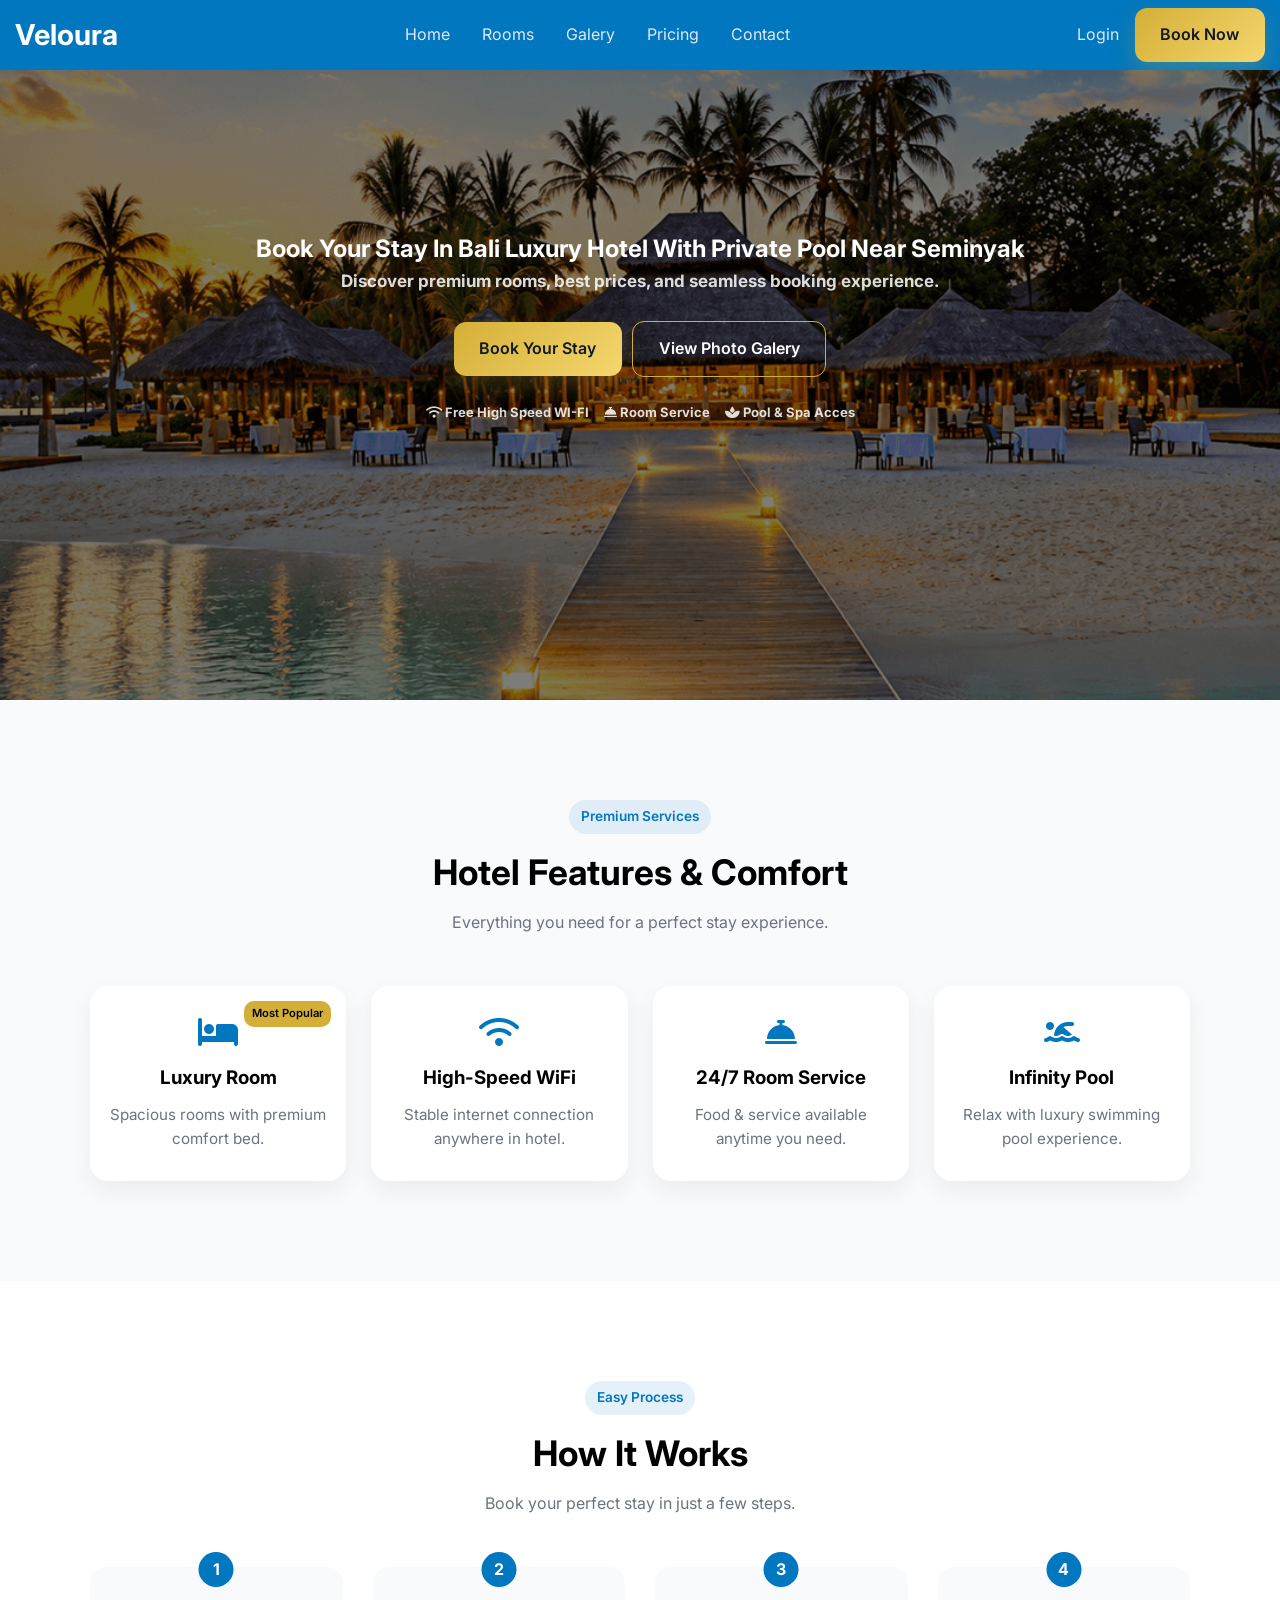
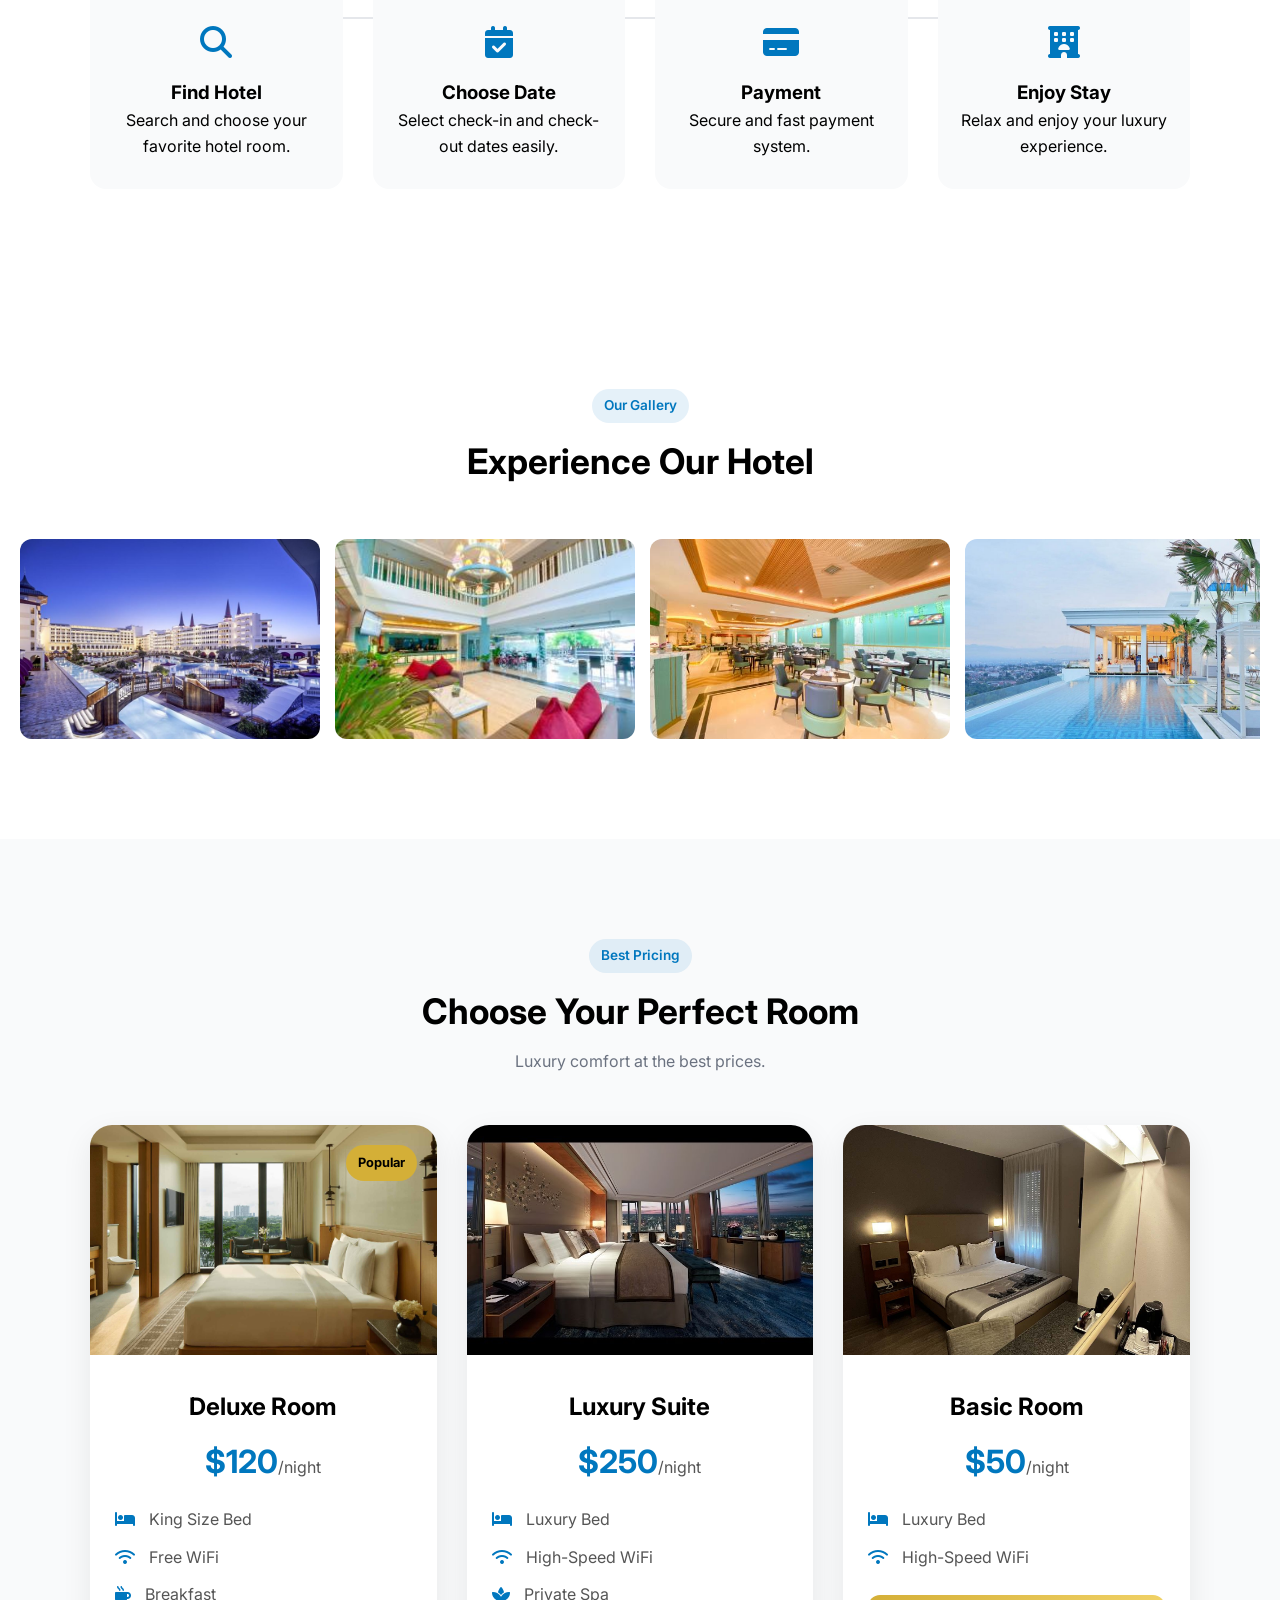
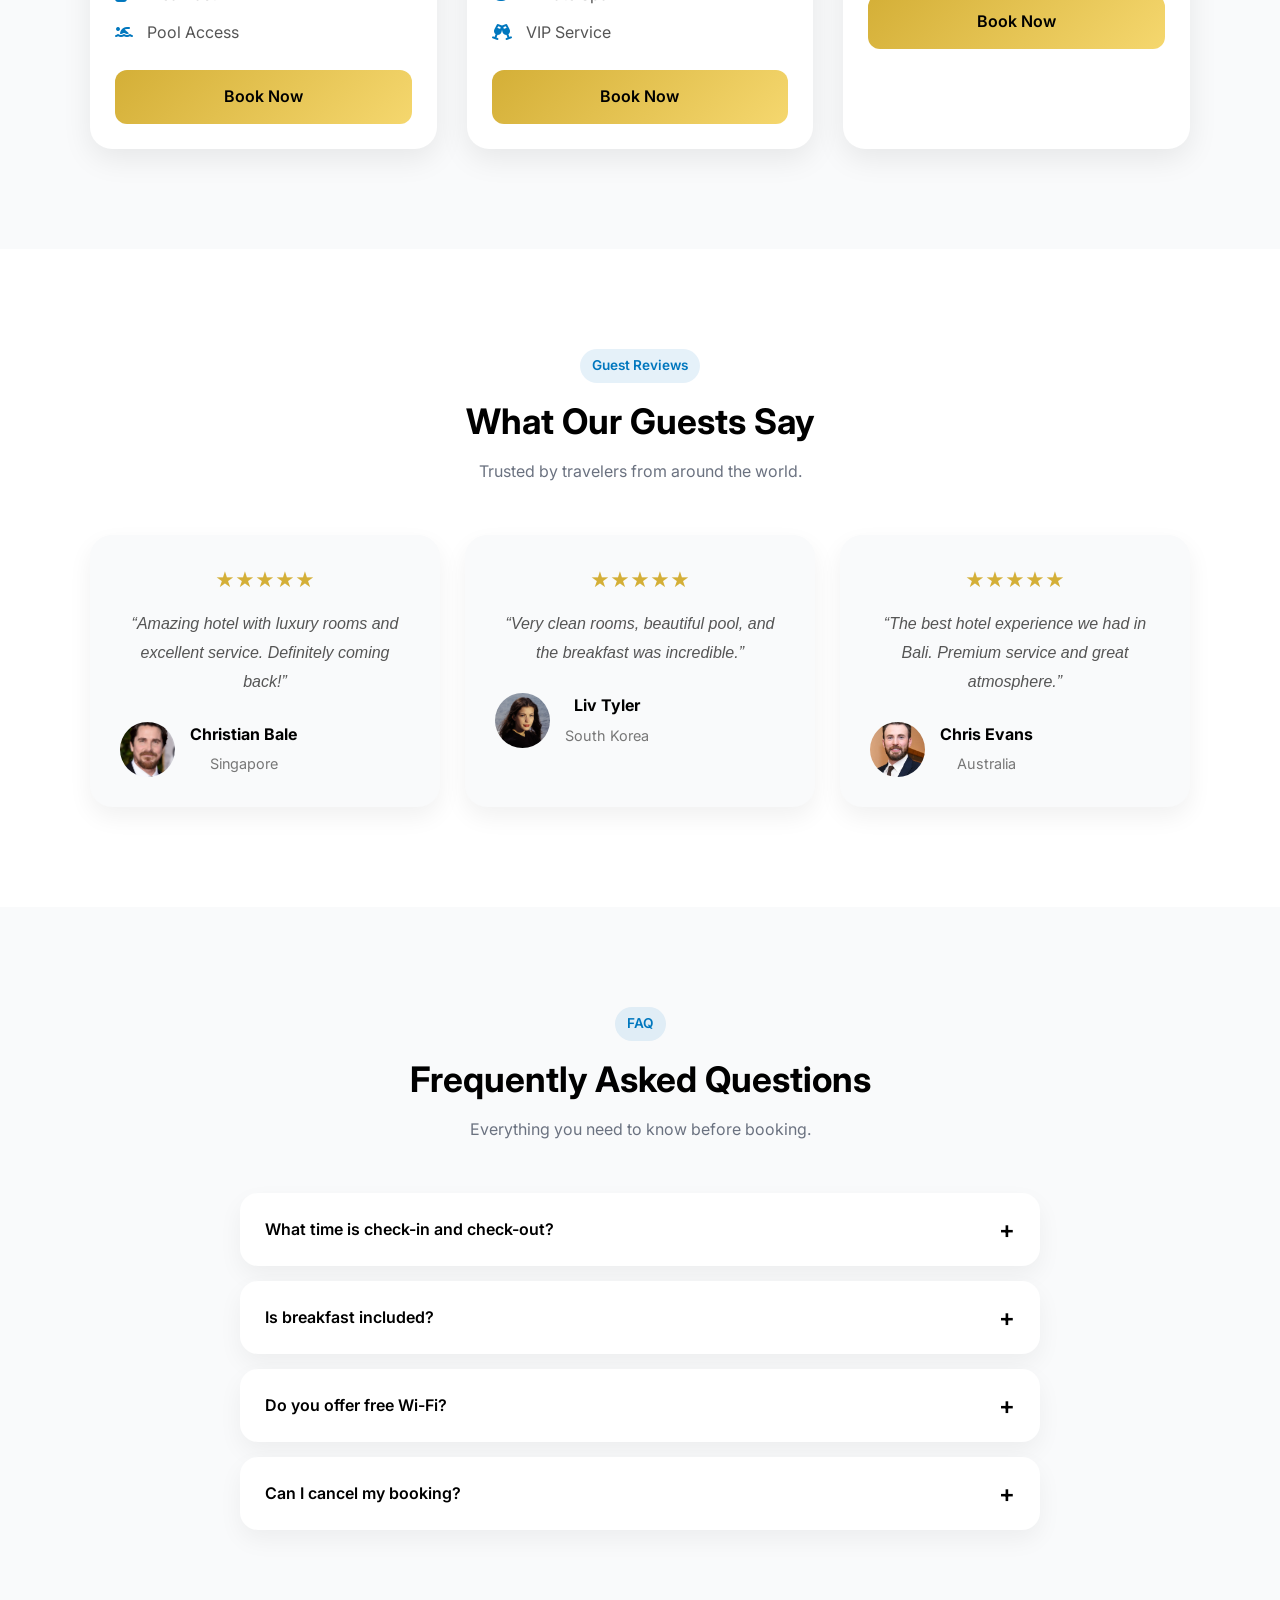
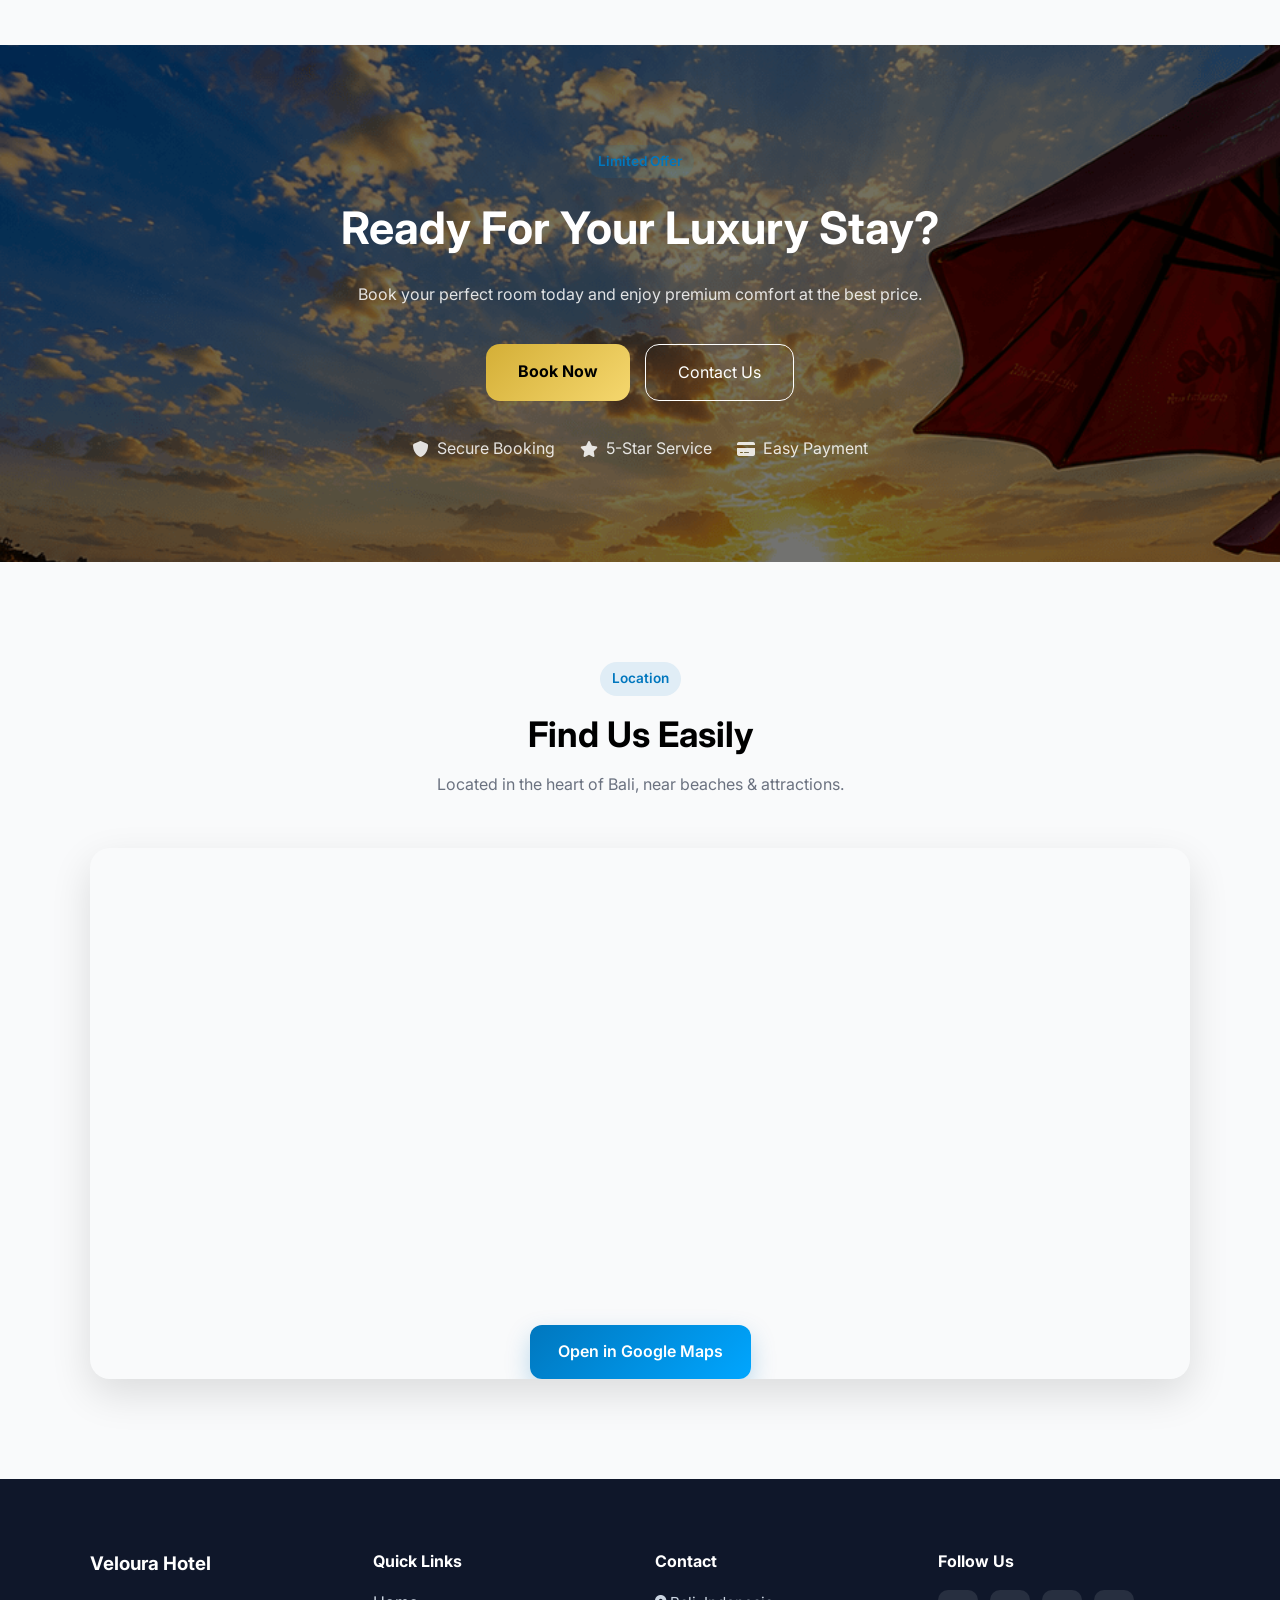
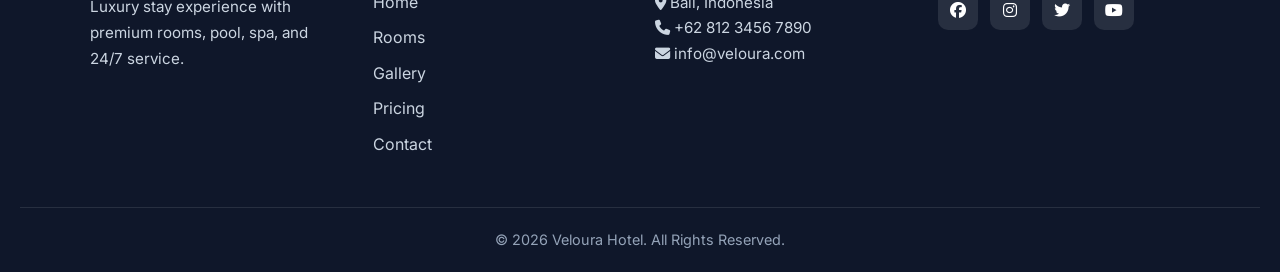
==== commit f0c8dc6f: "Update image paths to use relative URLs" ====
--- a/booking-website.html
+++ b/booking-website.html
@@ -155,10 +155,10 @@
 <div class="gallery-wrapper">
   <div class="gallery-track">
 
-    <img class="gallery-item" src="../img/gallery1.jpg" loading="lazy">
-    <img class="gallery-item" src="../img/gallery2.jpg" loading="lazy">
-    <img class="gallery-item" src="../img/gallery3.jpg" loading="lazy">
-    <img class="gallery-item" src="../img/gallery4.jpg" loading="lazy">
+    <img class="gallery-item" src="img/gallery1.jpg" loading="lazy">
+    <img class="gallery-item" src="img/gallery2.jpg" loading="lazy">
+    <img class="gallery-item" src="img/gallery3.jpg" loading="lazy">
+    <img class="gallery-item" src="img/gallery4.jpg" loading="lazy">
 
   </div>
   </div>
@@ -186,7 +186,7 @@
 
       <span class="popular">Popular</span>
 
-      <img src="../img/deluxe.jpg" alt="">
+      <img src="img/deluxe.jpg" alt="">
 
       <div class="price-content">
         <h3>Deluxe Room</h3>
@@ -212,7 +212,7 @@
     <!-- Card 2 -->
     <div class="price-card reveal">
 
-      <img src="../img/luxury.jpg" alt="">
+      <img src="img/luxury.jpg" alt="">
 
       <div class="price-content">
         <h3>Luxury Suite</h3>
@@ -238,7 +238,7 @@
          <!-- Card 3 -->
     <div class="price-card reveal">
 
-      <img src="../img/basic.jpg" alt="">
+      <img src="img/basic.jpg" alt="">
 
       <div class="price-content">
         <h3>Basic Room</h3>
@@ -291,7 +291,7 @@
 
       <div class="profile">
 
-        <img src="../img/christianbale.jpg" alt="">
+        <img src="img/christianbale.jpg" alt="">
 
         <div>
           <h4>Christian Bale</h4>
@@ -314,7 +314,7 @@
 
       <div class="profile">
 
-        <img src="../img/livtyler.jpg" alt="">
+        <img src="img/livtyler.jpg" alt="">
 
         <div>
           <h4>Liv Tyler</h4>
@@ -337,7 +337,7 @@
 
       <div class="profile">
 
-        <img src="../img/chrisevans.jpg" alt="">
+        <img src="img/chrisevans.jpg" alt="">
 
         <div>
           <h4>Chris Evans</h4>
